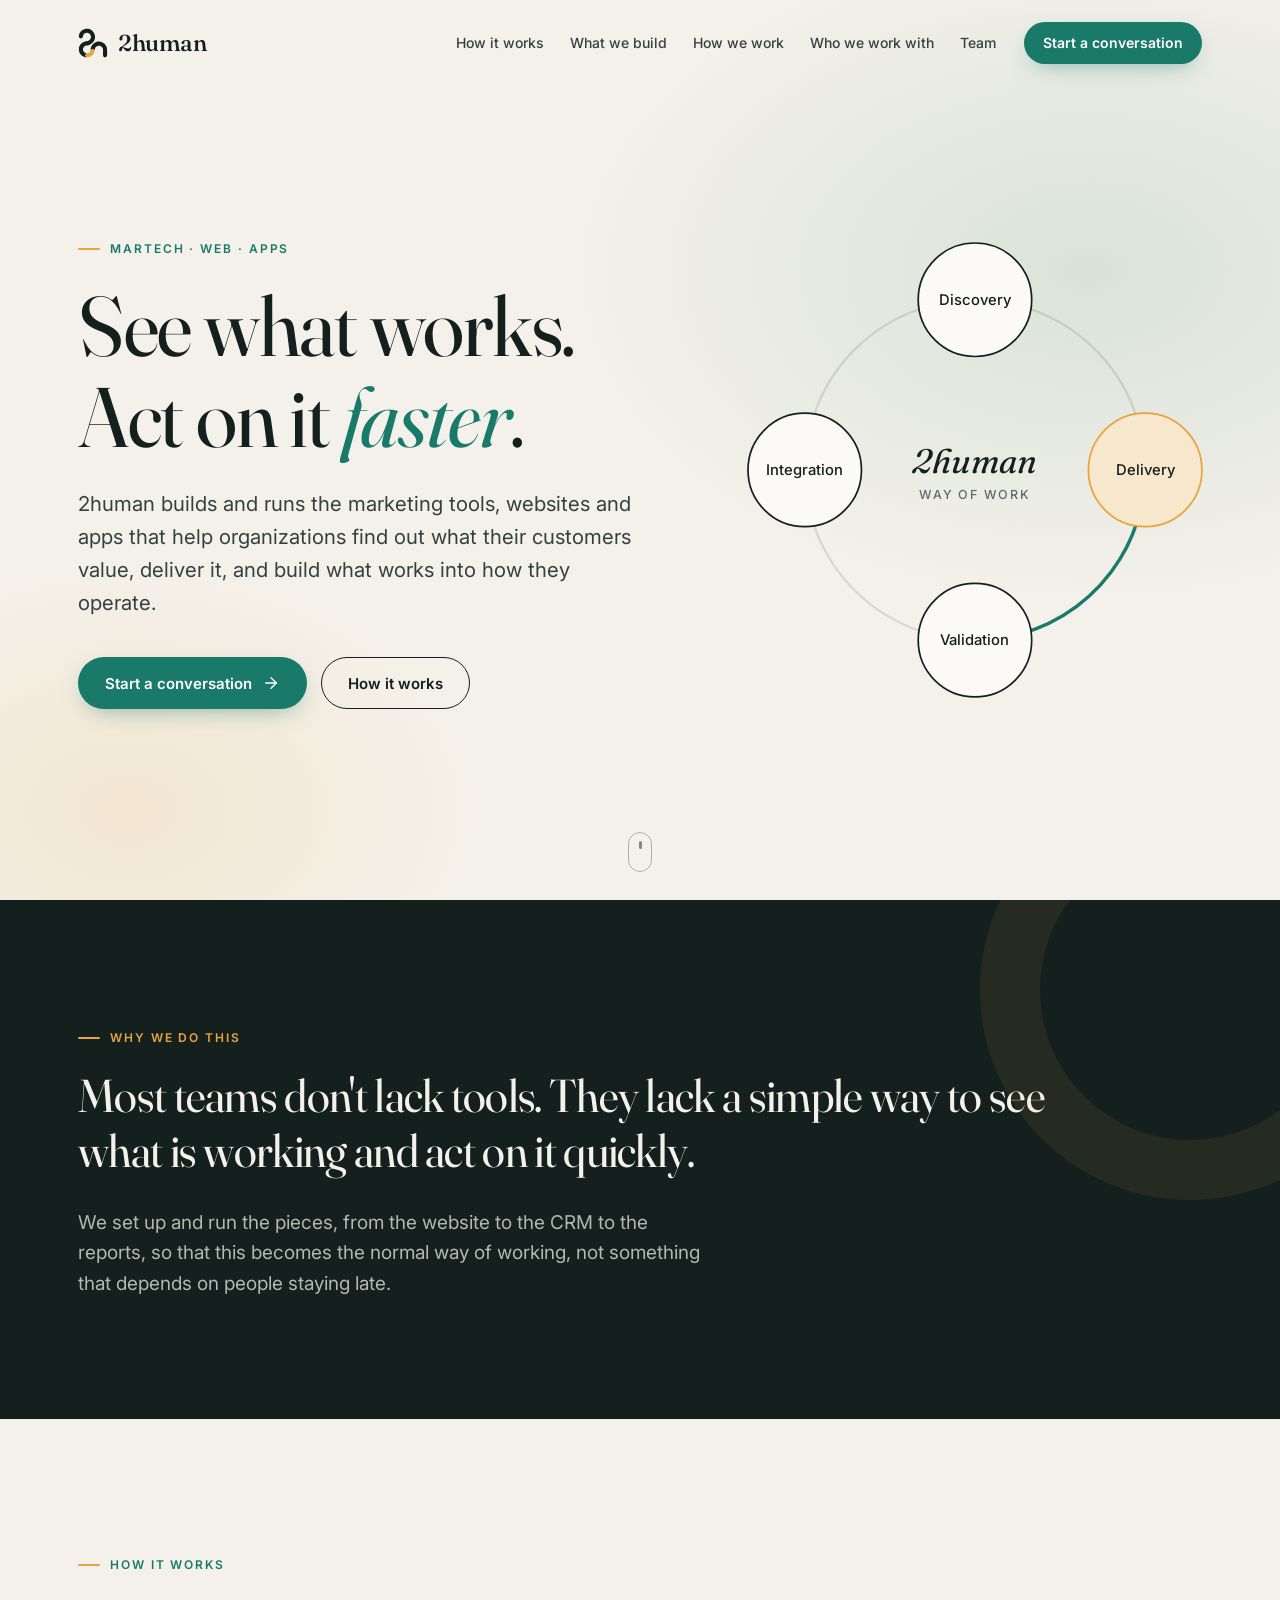
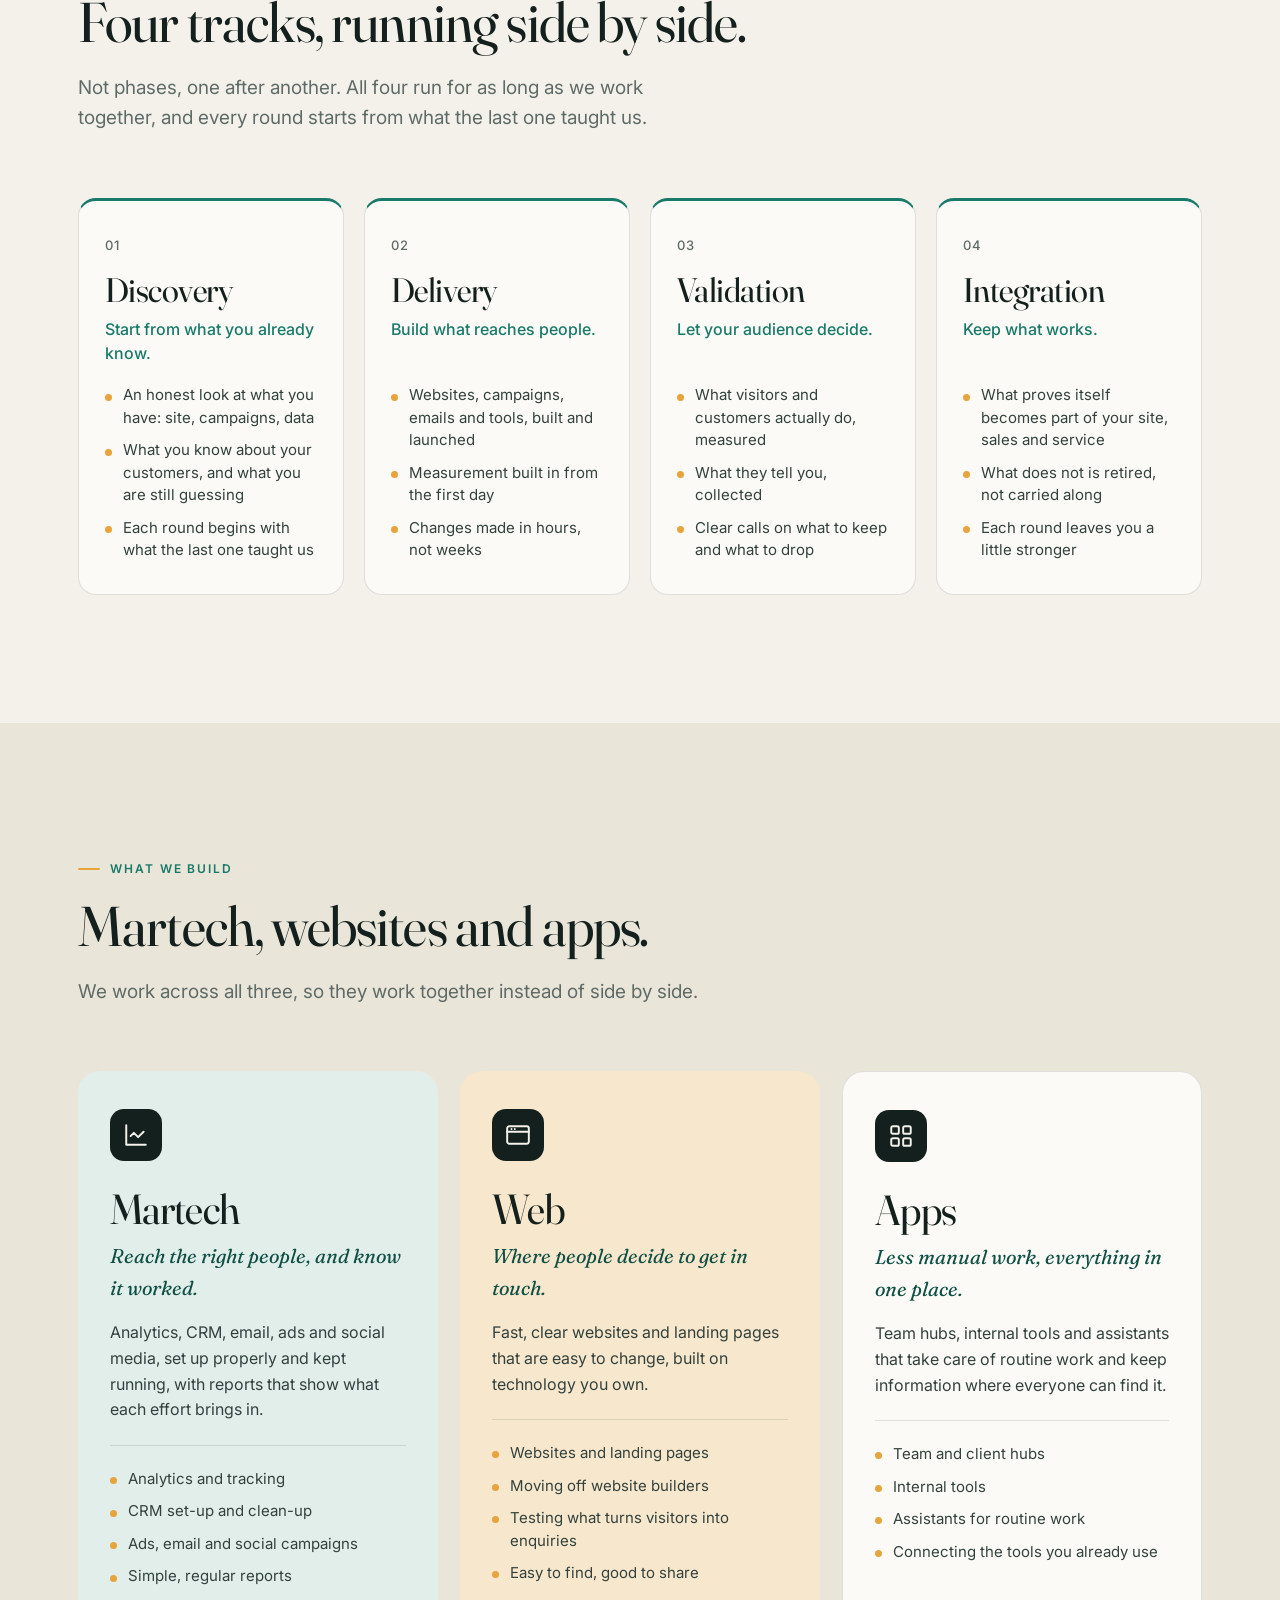
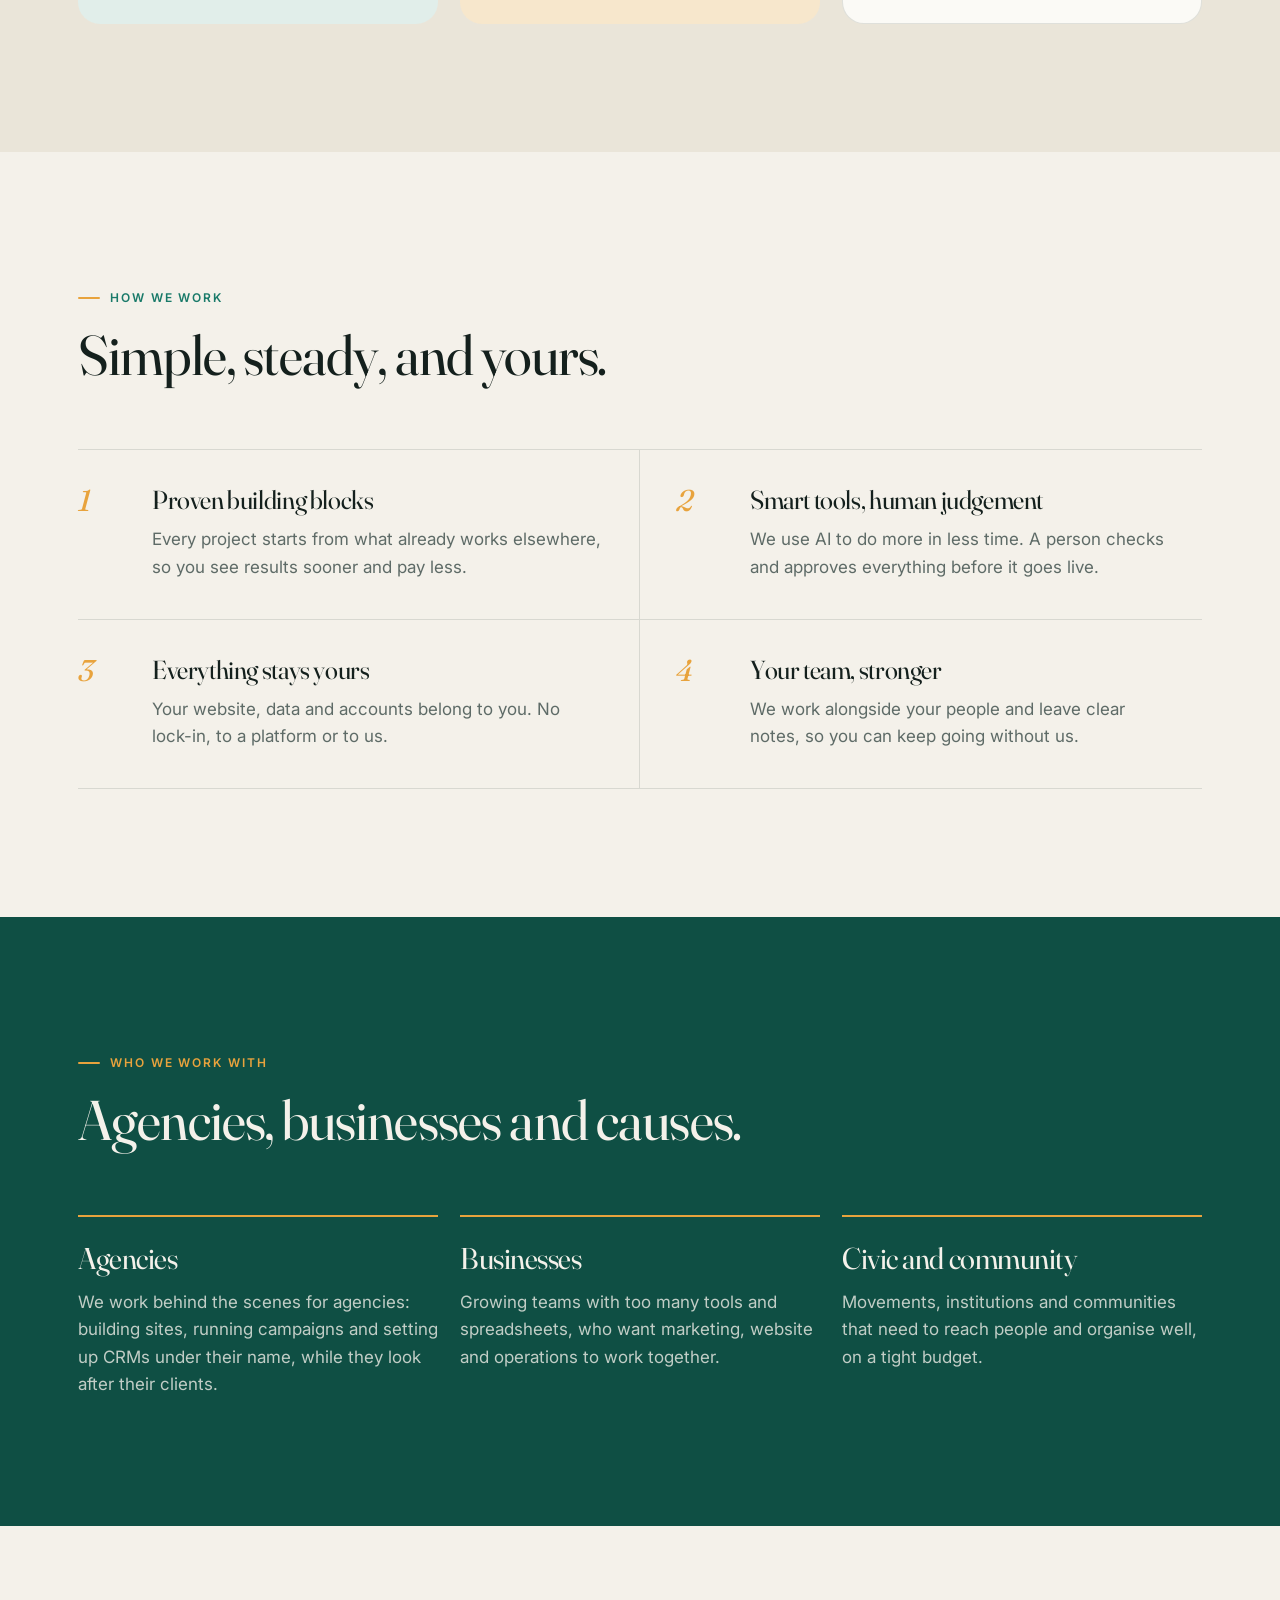
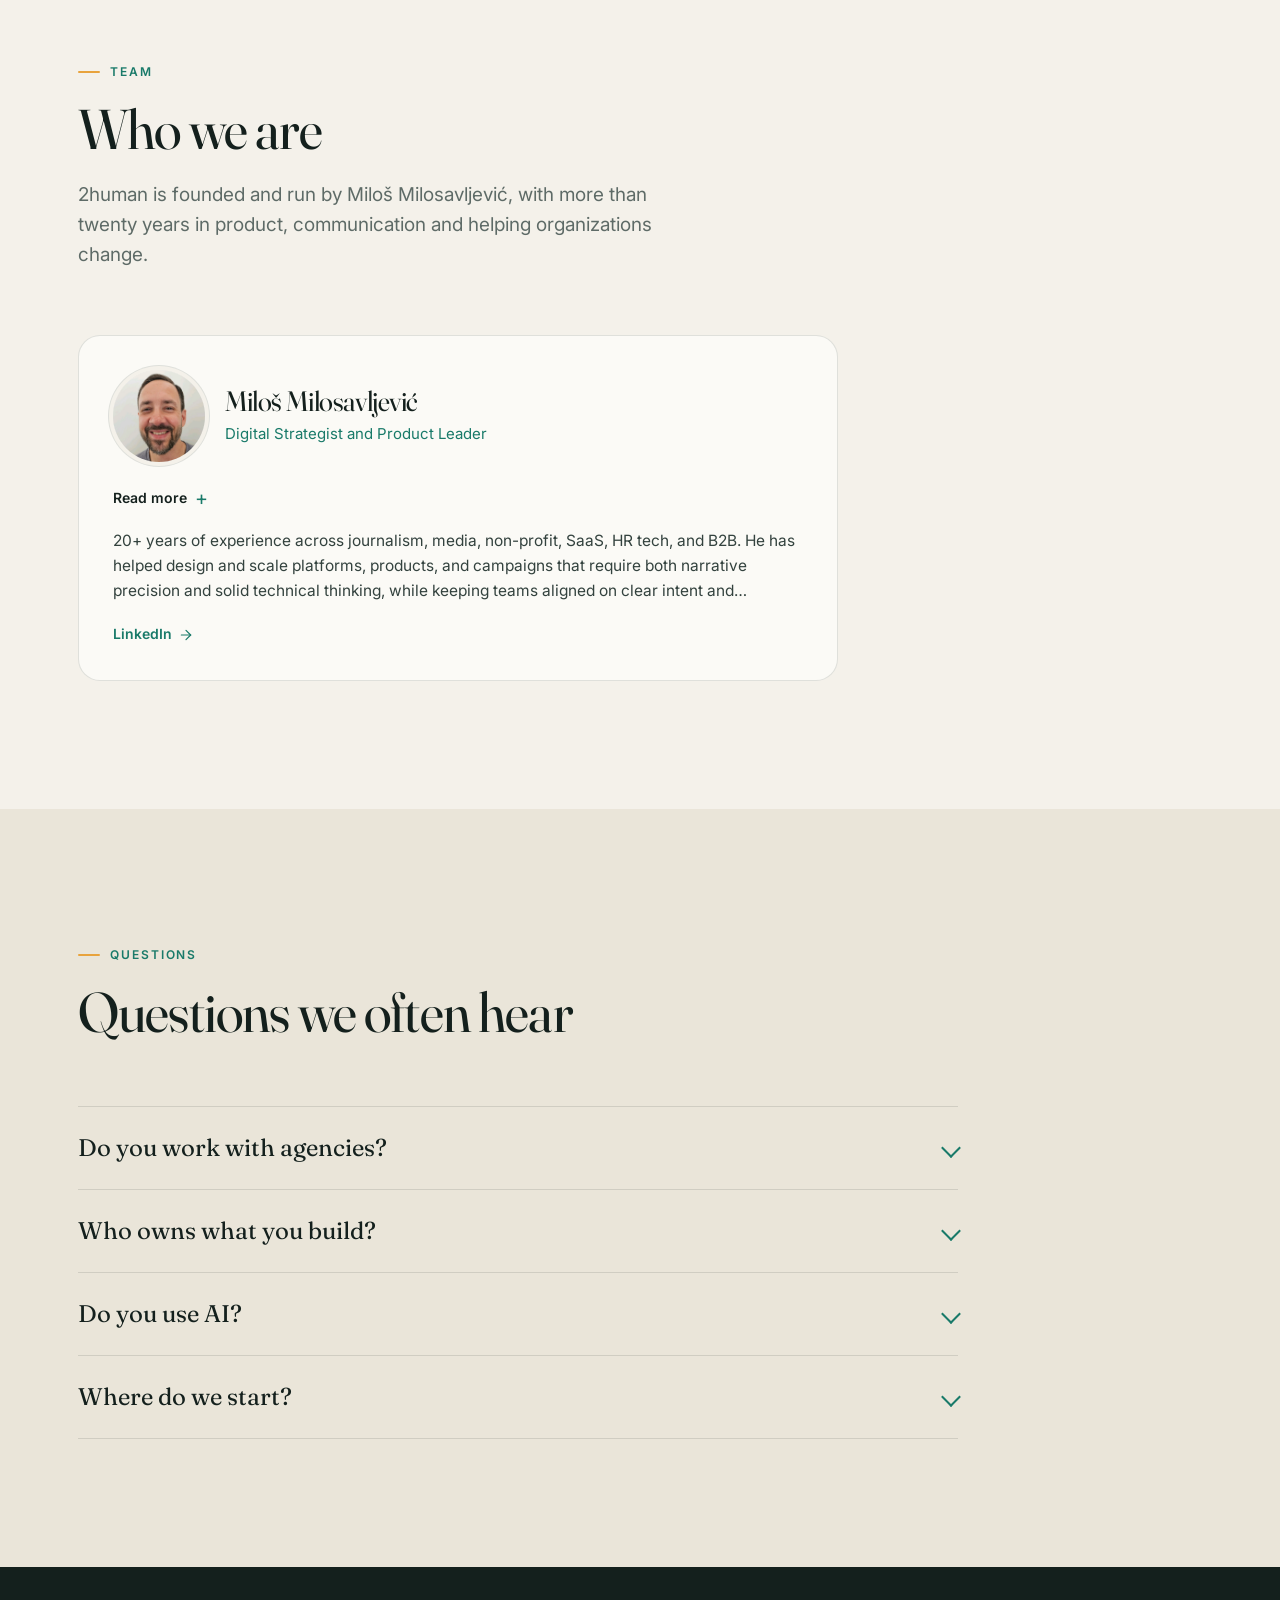
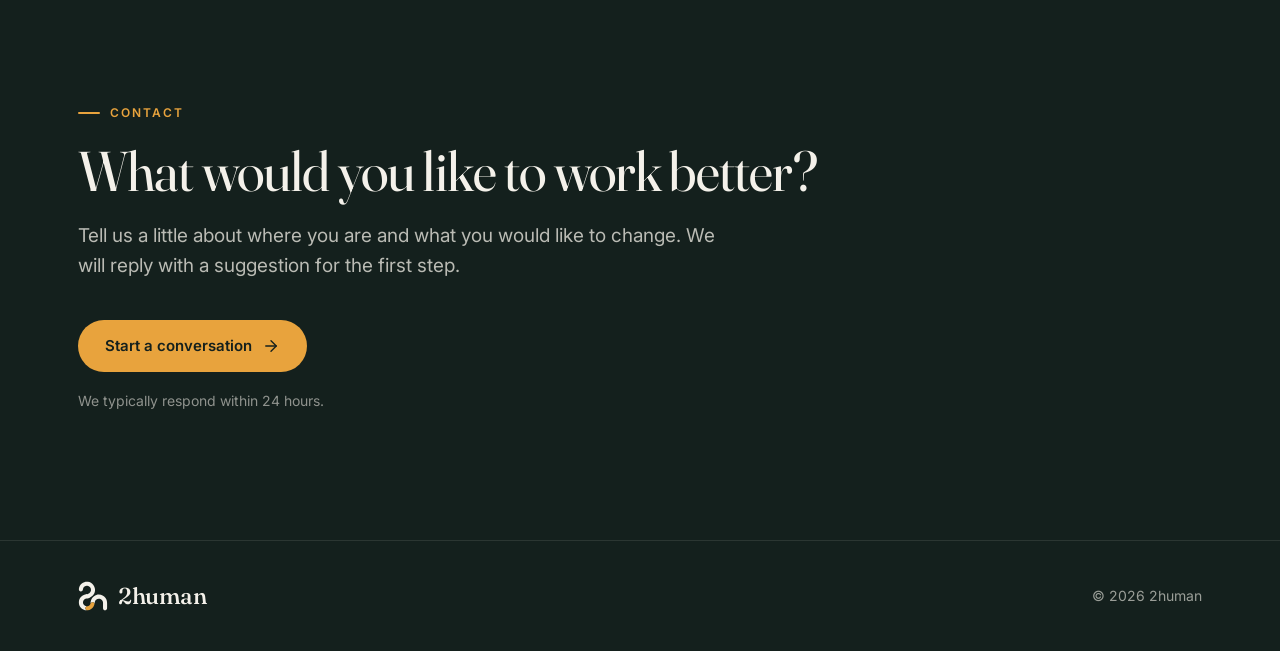
==== index.html @ aeaf6abc "Public mirror of public/website/ from 2human-admin-private (history reset 25 Nov 2026)" ====
<!doctype html>
<!-- GENERATED by tools/website/build-website.mjs from assets/render.js + assets/i18n.js. Never edit by hand. -->
<html lang="en">
  <head>
    <meta charset="UTF-8" />
    <meta name="viewport" content="width=device-width, initial-scale=1.0" />
    <title>2human · Martech, websites and apps that work together</title>
    <meta name="description" content="2human builds and runs the marketing tools, websites and apps that help organizations see what is working, decide what to do next and get it done, without the usual delays.">
    <meta name="author" content="2human" />
    <meta property="og:type" content="website" />
    <meta property="og:image" content="https://lovable.dev/opengraph-image-p98pqg.png" />
    <meta name="twitter:card" content="summary_large_image" />
    <meta name="twitter:site" content="@2human" />
    <meta property="og:title" content="2human · Martech, websites and apps that work together">
    <meta name="twitter:title" content="2human · Martech, websites and apps that work together">
    <meta property="og:description" content="2human builds and runs the marketing tools, websites and apps that help organizations see what is working, decide what to do next and get it done, without the usual delays.">
    <meta name="twitter:description" content="2human builds and runs the marketing tools, websites and apps that help organizations see what is working, decide what to do next and get it done, without the usual delays.">
    <meta name="twitter:image" content="https://lovable.dev/opengraph-image-p98pqg.png">
    <link rel="icon" href="./favicon.ico">
    <link rel="preconnect" href="https://fonts.googleapis.com">
    <link rel="preconnect" href="https://fonts.gstatic.com" crossorigin>
    <link rel="stylesheet" href="https://fonts.googleapis.com/css2?family=Fraunces:ital,opsz,wght@0,9..144,300..600;1,9..144,300..600&family=Inter:wght@400;500;600&display=swap">
    <link rel="stylesheet" href="./assets/home.css?v=ad54a6a3">
    <link rel="stylesheet" href="./assets/site.css?v=04f2afc0">
    <script>document.documentElement.classList.add("js")</script>
    <script src="./assets/i18n.js?v=cd26d040" defer></script>
    <script src="./assets/render.js?v=6a37b04a" defer></script>
    <script src="./assets/contact.js?v=6df9f65d" defer></script>
    <script src="./assets/site.js?v=39045798" defer></script>
  </head>
  <body>
    <div id="root"><a class="skip" href="#main">Skip to content</a><header class="hd" data-header data-header-v2><div class="wrap"><a href="/" class="brand" data-home aria-label="2human"><svg class="mark" aria-hidden="true" focusable="false" xmlns="http://www.w3.org/2000/svg" viewBox="568 562 915 929"><path transform="translate(0,0)" fill="var(--mark-ink, #14201D)" d="M 832.936 1470.22 C 759.45 1469 690.414 1440.2 643.464 1382.3 C 601.236 1329.82 581.77 1262.61 589.405 1195.69 C 600.988 1092.1 678.311 1007.83 778.173 982.516 C 828.014 970.939 867.115 977.768 910.471 943.715 C 967.662 898.795 983.696 814.769 935.58 756.707 C 913.153 729.966 880.998 713.26 846.224 710.283 C 789.818 705.474 739.562 738.66 720.054 791.412 C 709.941 819.558 713.728 852.343 688.04 873.139 C 663.081 893.345 621.826 888.853 602.005 863.42 C 587.226 844.456 586.53 824.039 589.119 801.223 C 596.24 738.485 629.661 677.073 679.33 637.971 C 732.95 595.396 801.368 576.032 869.346 584.192 C 935.608 592.528 995.114 629.862 1035.63 682.331 C 1077.9 736.713 1096.37 805.878 1086.85 874.091 C 1072.56 980.921 988.639 1066.42 885.687 1093.85 C 839.46 1106.17 804.59 1093.76 763.874 1125.8 C 737.066 1146.9 719.443 1174.45 715.514 1208.7 C 711.611 1241.02 720.913 1273.54 741.311 1298.91 C 761.949 1324.34 789.274 1337.97 821.613 1341.26 C 826.309 1341.68 830.156 1341.97 834.865 1342.05 C 796.324 1360.15 780.656 1399.04 797.41 1440.4 C 805.227 1459.7 817.154 1461.45 832.936 1470.22 z"/> <path transform="translate(0,0)" fill="var(--mark-ink, #14201D)" d="M 947.66 1262.71 C 951.257 1239.3 950.993 1216.35 955.089 1193.52 C 967.379 1128.23 1003.94 1070.02 1057.42 1030.6 C 1175.29 944.79 1332.52 973.436 1414.4 1090.67 C 1467.84 1167.2 1463.06 1240.64 1461.98 1329.58 C 1461.65 1357.85 1463.82 1388.41 1460.61 1416.95 C 1454.28 1473.27 1379.69 1490.97 1347.44 1445.55 C 1333.4 1425.77 1335.88 1398.92 1335.88 1375.53 L 1335.96 1289.09 C 1335.96 1265.22 1337.15 1238.52 1333.46 1215.22 C 1325.26 1163.43 1285.3 1120.35 1233.52 1110.71 C 1158.85 1096.8 1092.04 1142.07 1079.17 1217.1 C 1076.4 1233.2 1076.28 1250.11 1073.5 1265.84 C 1072.98 1264.93 1072.8 1264.76 1072.53 1263.74 C 1060.37 1218.27 987.678 1209.21 959.645 1243.93 C 955.187 1249.45 952.584 1255.18 948.778 1261.01 L 947.66 1262.71 z"/> <path transform="translate(0,0)" fill="var(--mark-accent, #E8A33D)" d="M 947.66 1262.71 L 948.778 1261.01 C 952.584 1255.18 955.187 1249.45 959.645 1243.93 C 987.678 1209.21 1060.37 1218.27 1072.53 1263.74 C 1072.8 1264.76 1072.98 1264.93 1073.5 1265.84 C 1061.42 1334.26 1025.82 1388.47 968.81 1428.29 C 935.682 1451.87 896.849 1466.16 856.337 1469.68 C 852.006 1470.07 836.488 1471.2 832.936 1470.22 C 817.154 1461.45 805.227 1459.7 797.41 1440.4 C 780.656 1399.04 796.324 1360.15 834.865 1342.05 C 830.156 1341.97 826.309 1341.68 821.613 1341.26 C 882.326 1341.03 927.796 1324.54 947.66 1262.71 z"/></svg><span>2human</span></a><nav aria-label="Main"><button type="button" data-goto="approach">How it works</button><button type="button" data-goto="build">What we build</button><button type="button" data-goto="how">How we work</button><button type="button" data-goto="who">Who we work with</button><button type="button" data-goto="team">Team</button></nav><button type="button" class="btn btn-primary btn-sm cta" data-goto="contact">Start a conversation</button><button type="button" class="menu-btn" data-menu-toggle aria-label="Menu" aria-expanded="false"><svg xmlns="http://www.w3.org/2000/svg" width="24" height="24" viewBox="0 0 24 24" fill="none" stroke="currentColor" stroke-width="2" stroke-linecap="round" stroke-linejoin="round" class="lucide lucide-menu"><line x1="4" x2="20" y1="12" y2="12"></line><line x1="4" x2="20" y1="6" y2="6"></line><line x1="4" x2="20" y1="18" y2="18"></line></svg></button></div><div class="mm" data-menu style="height: 0px; opacity: 0;"><div class="wrap"><button type="button" data-goto="approach">How it works</button><button type="button" data-goto="build">What we build</button><button type="button" data-goto="how">How we work</button><button type="button" data-goto="who">Who we work with</button><button type="button" data-goto="team">Team</button><button type="button" class="btn btn-primary" data-goto="contact">Start a conversation</button></div></div></header><main id="main"><section class="hero"><div class="wrap"><div><span class="eyebrow" data-m="mount" data-mt style="--m-y:16px;--m-d:0.6s;--m-t:0.1s">Martech · Web · Apps</span><h1 data-m="mount" data-mt style="--m-y:28px;--m-d:0.9s;--m-t:0.2s">See what works. Act on it <em>faster</em>.</h1><p class="lead" data-m="mount" data-mt style="--m-y:20px;--m-d:0.8s;--m-t:0.4s">2human builds and runs the marketing tools, websites and apps that help organizations find out what their customers value, deliver it, and build what works into how they operate.</p><div class="ctas" data-m="mount" data-mt style="--m-y:16px;--m-d:0.7s;--m-t:0.55s"><button type="button" class="btn btn-primary" data-goto="contact">Start a conversation<svg viewBox="0 0 24 24" fill="none" stroke="currentColor" stroke-width="1.8" stroke-linecap="round" stroke-linejoin="round" aria-hidden="true"><path d="M5 12h14"/><path d="m12 5 7 7-7 7"/></svg></button><button type="button" class="btn btn-ghost" data-goto="approach">How it works</button></div></div><div class="loop-fig" data-m="mount" data-mt style="--m-s:0.92;--m-d:1s;--m-t:0.3s"><svg viewBox="0 0 400 400" role="img" aria-label="Discovery, Delivery, Validation, Integration"><circle class="ring" cx="200" cy="200" r="150"/><circle class="arc" cx="200" cy="200" r="150" transform="rotate(-90 200 200)"><animateTransform attributeName="transform" type="rotate" from="-90 200 200" to="270 200 200" dur="8s" repeatCount="indefinite"/></circle><circle class="runner" r="7"><animateMotion dur="8s" repeatCount="indefinite" path="M200,50 a150,150 0 1,1 0,300 a150,150 0 1,1 0,-300"/></circle><g class="node" data-loop-node="0"><circle cx="200" cy="50" r="50"/><text x="200" y="50">Discovery</text></g><g class="node" data-loop-node="1"><circle cx="350" cy="200" r="50"/><text x="350" y="200">Delivery</text></g><g class="node" data-loop-node="2"><circle cx="200" cy="350" r="50"/><text x="200" y="350">Validation</text></g><g class="node" data-loop-node="3"><circle cx="50" cy="200" r="50"/><text x="50" y="200">Integration</text></g><text class="core" x="200" y="192">2human</text><text class="core-sub" x="200" y="226">way of work</text></svg></div></div><div class="scroll-cue" aria-hidden="true"></div></section><section class="end" data-inview><div class="wrap"><span class="eyebrow" data-m data-mt style="--m-y:16px;--m-d:0.6s">Why we do this</span><h2 data-m data-mt style="--m-y:24px;--m-d:0.8s;--m-t:0.1s">Most teams don't lack tools. They lack a simple way to see what is working and act on it quickly.</h2><p data-m data-mt style="--m-y:20px;--m-d:0.8s;--m-t:0.25s">We set up and run the pieces, from the website to the CRM to the reports, so that this becomes the normal way of working, not something that depends on people staying late.</p></div></section><section id="approach" class="section" data-inview><div class="wrap"><div class="section-head" data-m data-mt style="--m-y:24px;--m-d:0.7s"><span class="eyebrow">How it works</span><h2>Four tracks, running side by side.</h2><p>Not phases, one after another. All four run for as long as we work together, and every round starts from what the last one taught us.</p></div><div class="steps"><article class="step" data-m data-mt style="--m-y:28px;--m-d:0.7s;--m-t:0.1s"><span class="n">01</span><h3>Discovery</h3><p class="line">Start from what you already know.</p><ul><li>An honest look at what you have: site, campaigns, data</li><li>What you know about your customers, and what you are still guessing</li><li>Each round begins with what the last one taught us</li></ul></article><article class="step" data-m data-mt style="--m-y:28px;--m-d:0.7s;--m-t:0.22s"><span class="n">02</span><h3>Delivery</h3><p class="line">Build what reaches people.</p><ul><li>Websites, campaigns, emails and tools, built and launched</li><li>Measurement built in from the first day</li><li>Changes made in hours, not weeks</li></ul></article><article class="step" data-m data-mt style="--m-y:28px;--m-d:0.7s;--m-t:0.34s"><span class="n">03</span><h3>Validation</h3><p class="line">Let your audience decide.</p><ul><li>What visitors and customers actually do, measured</li><li>What they tell you, collected</li><li>Clear calls on what to keep and what to drop</li></ul></article><article class="step" data-m data-mt style="--m-y:28px;--m-d:0.7s;--m-t:0.46s"><span class="n">04</span><h3>Integration</h3><p class="line">Keep what works.</p><ul><li>What proves itself becomes part of your site, sales and service</li><li>What does not is retired, not carried along</li><li>Each round leaves you a little stronger</li></ul></article></div></div></section><section id="build" class="section build" data-inview><div class="wrap"><div class="section-head" data-m data-mt style="--m-y:24px;--m-d:0.7s"><span class="eyebrow">What we build</span><h2>Martech, websites and apps.</h2><p>We work across all three, so they work together instead of side by side.</p></div><div class="cards"><article class="card" data-m data-mt style="--m-y:28px;--m-d:0.7s;--m-t:0.1s"><div class="glyph"><svg viewBox="0 0 24 24" fill="none" stroke="currentColor" stroke-width="1.8" stroke-linecap="round" stroke-linejoin="round" aria-hidden="true"><path d="M3 3v18h18"/><path d="m19 9-5 5-4-4-3 3"/></svg></div><h3>Martech</h3><p class="line">Reach the right people, and know it worked.</p><p class="text">Analytics, CRM, email, ads and social media, set up properly and kept running, with reports that show what each effort brings in.</p><ul><li>Analytics and tracking</li><li>CRM set-up and clean-up</li><li>Ads, email and social campaigns</li><li>Simple, regular reports</li></ul></article><article class="card" data-m data-mt style="--m-y:28px;--m-d:0.7s;--m-t:0.22s"><div class="glyph"><svg viewBox="0 0 24 24" fill="none" stroke="currentColor" stroke-width="1.8" stroke-linecap="round" stroke-linejoin="round" aria-hidden="true"><rect width="20" height="16" x="2" y="4" rx="2"/><path d="M2 9h20"/><path d="M6 6.5h.01"/><path d="M9 6.5h.01"/></svg></div><h3>Web</h3><p class="line">Where people decide to get in touch.</p><p class="text">Fast, clear websites and landing pages that are easy to change, built on technology you own.</p><ul><li>Websites and landing pages</li><li>Moving off website builders</li><li>Testing what turns visitors into enquiries</li><li>Easy to find, good to share</li></ul></article><article class="card" data-m data-mt style="--m-y:28px;--m-d:0.7s;--m-t:0.34s"><div class="glyph"><svg viewBox="0 0 24 24" fill="none" stroke="currentColor" stroke-width="1.8" stroke-linecap="round" stroke-linejoin="round" aria-hidden="true"><rect width="7" height="7" x="3" y="3" rx="1.5"/><rect width="7" height="7" x="14" y="3" rx="1.5"/><rect width="7" height="7" x="14" y="14" rx="1.5"/><rect width="7" height="7" x="3" y="14" rx="1.5"/></svg></div><h3>Apps</h3><p class="line">Less manual work, everything in one place.</p><p class="text">Team hubs, internal tools and assistants that take care of routine work and keep information where everyone can find it.</p><ul><li>Team and client hubs</li><li>Internal tools</li><li>Assistants for routine work</li><li>Connecting the tools you already use</li></ul></article></div></div></section><section id="how" class="section" data-inview><div class="wrap"><div class="section-head" data-m data-mt style="--m-y:24px;--m-d:0.7s"><span class="eyebrow">How we work</span><h2>Simple, steady, and yours.</h2></div><div class="principles"><div class="principle" data-m data-mt style="--m-y:20px;--m-d:0.6s"><span class="n">1</span><h3>Proven building blocks</h3><p>Every project starts from what already works elsewhere, so you see results sooner and pay less.</p></div><div class="principle" data-m data-mt style="--m-y:20px;--m-d:0.6s;--m-t:0.08s"><span class="n">2</span><h3>Smart tools, human judgement</h3><p>We use AI to do more in less time. A person checks and approves everything before it goes live.</p></div><div class="principle" data-m data-mt style="--m-y:20px;--m-d:0.6s;--m-t:0.16s"><span class="n">3</span><h3>Everything stays yours</h3><p>Your website, data and accounts belong to you. No lock-in, to a platform or to us.</p></div><div class="principle" data-m data-mt style="--m-y:20px;--m-d:0.6s;--m-t:0.24s"><span class="n">4</span><h3>Your team, stronger</h3><p>We work alongside your people and leave clear notes, so you can keep going without us.</p></div></div></div></section><section id="who" class="section who" data-inview><div class="wrap"><div class="section-head" data-m data-mt style="--m-y:24px;--m-d:0.7s"><span class="eyebrow">Who we work with</span><h2>Agencies, businesses and causes.</h2></div><div class="audiences"><div class="audience" data-m data-mt style="--m-y:24px;--m-d:0.7s;--m-t:0.1s"><h3>Agencies</h3><p>We work behind the scenes for agencies: building sites, running campaigns and setting up CRMs under their name, while they look after their clients.</p></div><div class="audience" data-m data-mt style="--m-y:24px;--m-d:0.7s;--m-t:0.22s"><h3>Businesses</h3><p>Growing teams with too many tools and spreadsheets, who want marketing, website and operations to work together.</p></div><div class="audience" data-m data-mt style="--m-y:24px;--m-d:0.7s;--m-t:0.34s"><h3>Civic and community</h3><p>Movements, institutions and communities that need to reach people and organise well, on a tight budget.</p></div></div></div></section><section id="team" class="section" data-inview><div class="wrap"><div class="section-head" data-m data-mt style="--m-y:24px;--m-d:0.7s"><span class="eyebrow">Team</span><h2>Who we are</h2><p>2human is founded and run by Miloš Milosavljević, with more than twenty years in product, communication and helping organizations change.</p></div><div class="people"><article class="person" data-m data-mt style="--m-y:24px;--m-d:0.7s;--m-t:0.1s"><div class="top"><img src="./assets/img/milos-milosavljevic.png" alt="Miloš Milosavljević" width="92" height="92" loading="lazy"><div><h3>Miloš Milosavljević</h3><p class="role">Digital Strategist and Product Leader</p></div></div><details><summary>Read more</summary><p class="bio">20+ years of experience across journalism, media, non-profit, SaaS, HR tech, and B2B. He has helped design and scale platforms, products, and campaigns that require both narrative precision and solid technical thinking, while keeping teams aligned on clear intent and measurable outcomes. Clients value Miloš for three things: a systems mindset that connects architecture, product, communications, and user/customer experience; an ability to translate complex ideas into clear, resonant language; and a mentoring style that develops people as much as it delivers projects. At 2human, he anchors the work in continuous discovery, crisp positioning, and go-to-market clarity, ensuring learning travels from market signals to product decisions and execution. In 2025, he co-founded (with others) Odvaž, contributing to learning spaces and civic initiatives that keep his practice grounded in real-world systems.</p></details><p class="clip">20+ years of experience across journalism, media, non-profit, SaaS, HR tech, and B2B. He has helped design and scale platforms, products, and campaigns that require both narrative precision and solid technical thinking, while keeping teams aligned on clear intent and measurable outcomes. Clients value Miloš for three things: a systems mindset that connects architecture, product, communications, and user/customer experience; an ability to translate complex ideas into clear, resonant language; and a mentoring style that develops people as much as it delivers projects. At 2human, he anchors the work in continuous discovery, crisp positioning, and go-to-market clarity, ensuring learning travels from market signals to product decisions and execution. In 2025, he co-founded (with others) Odvaž, contributing to learning spaces and civic initiatives that keep his practice grounded in real-world systems.</p><div class="links"><a href="https://www.linkedin.com/in/milosmilosavljevic/" target="_blank" rel="noopener noreferrer">LinkedIn<svg viewBox="0 0 24 24" fill="none" stroke="currentColor" stroke-width="1.8" stroke-linecap="round" stroke-linejoin="round" aria-hidden="true"><path d="M5 12h14"/><path d="m12 5 7 7-7 7"/></svg></a></div></article></div></div></section><section id="faq" class="section build" data-inview><div class="wrap"><div class="section-head" data-m data-mt style="--m-y:24px;--m-d:0.7s"><span class="eyebrow">Questions</span><h2>Questions we often hear</h2></div><div class="faq-list" data-m data-mt style="--m-y:20px;--m-d:0.7s;--m-t:0.1s"><details><summary>Do you work with agencies?</summary><p>Yes. Much of our work is for agencies, under their name. They keep the client relationship, and we make sure the work gets done well.</p></details><details><summary>Who owns what you build?</summary><p>You do. The website, the data and the accounts are yours, and we leave everything documented.</p></details><details><summary>Do you use AI?</summary><p>Yes, to work faster and keep costs down. A person reviews everything before it reaches your customers.</p></details><details><summary>Where do we start?</summary><p>With an honest look at what you already have: your website, campaigns, data and the way you talk to customers. We keep what works, fix what causes the most trouble first, and build from there.</p></details></div></div></section><section id="contact" class="section contact"><div class="wrap" data-contact-root data-contact-skin="v2"><div data-inview><span class="eyebrow" data-m data-mt style="--m-y:16px;--m-d:0.6s">Contact</span><h2 data-m data-mt style="--m-y:24px;--m-d:0.7s;--m-t:0.08s">What would you like to work better?</h2><p class="lead" data-m data-mt style="--m-y:20px;--m-d:0.7s;--m-t:0.16s">Tell us a little about where you are and what you would like to change. We will reply with a suggestion for the first step.</p><div class="start" data-m data-mt style="--m-y:16px;--m-d:0.6s;--m-t:0.24s"><button type="button" class="btn btn-primary" data-contact="start">Start a conversation<svg viewBox="0 0 24 24" fill="none" stroke="currentColor" stroke-width="1.8" stroke-linecap="round" stroke-linejoin="round" aria-hidden="true"><path d="M5 12h14"/><path d="m12 5 7 7-7 7"/></svg></button><p class="note">We typically respond within 24 hours.</p></div></div></div></section></main><footer class="ft"><div class="wrap"><a href="/" class="brand" data-home><svg class="mark" aria-hidden="true" focusable="false" xmlns="http://www.w3.org/2000/svg" viewBox="568 562 915 929"><path transform="translate(0,0)" fill="var(--mark-ink, #14201D)" d="M 832.936 1470.22 C 759.45 1469 690.414 1440.2 643.464 1382.3 C 601.236 1329.82 581.77 1262.61 589.405 1195.69 C 600.988 1092.1 678.311 1007.83 778.173 982.516 C 828.014 970.939 867.115 977.768 910.471 943.715 C 967.662 898.795 983.696 814.769 935.58 756.707 C 913.153 729.966 880.998 713.26 846.224 710.283 C 789.818 705.474 739.562 738.66 720.054 791.412 C 709.941 819.558 713.728 852.343 688.04 873.139 C 663.081 893.345 621.826 888.853 602.005 863.42 C 587.226 844.456 586.53 824.039 589.119 801.223 C 596.24 738.485 629.661 677.073 679.33 637.971 C 732.95 595.396 801.368 576.032 869.346 584.192 C 935.608 592.528 995.114 629.862 1035.63 682.331 C 1077.9 736.713 1096.37 805.878 1086.85 874.091 C 1072.56 980.921 988.639 1066.42 885.687 1093.85 C 839.46 1106.17 804.59 1093.76 763.874 1125.8 C 737.066 1146.9 719.443 1174.45 715.514 1208.7 C 711.611 1241.02 720.913 1273.54 741.311 1298.91 C 761.949 1324.34 789.274 1337.97 821.613 1341.26 C 826.309 1341.68 830.156 1341.97 834.865 1342.05 C 796.324 1360.15 780.656 1399.04 797.41 1440.4 C 805.227 1459.7 817.154 1461.45 832.936 1470.22 z"/> <path transform="translate(0,0)" fill="var(--mark-ink, #14201D)" d="M 947.66 1262.71 C 951.257 1239.3 950.993 1216.35 955.089 1193.52 C 967.379 1128.23 1003.94 1070.02 1057.42 1030.6 C 1175.29 944.79 1332.52 973.436 1414.4 1090.67 C 1467.84 1167.2 1463.06 1240.64 1461.98 1329.58 C 1461.65 1357.85 1463.82 1388.41 1460.61 1416.95 C 1454.28 1473.27 1379.69 1490.97 1347.44 1445.55 C 1333.4 1425.77 1335.88 1398.92 1335.88 1375.53 L 1335.96 1289.09 C 1335.96 1265.22 1337.15 1238.52 1333.46 1215.22 C 1325.26 1163.43 1285.3 1120.35 1233.52 1110.71 C 1158.85 1096.8 1092.04 1142.07 1079.17 1217.1 C 1076.4 1233.2 1076.28 1250.11 1073.5 1265.84 C 1072.98 1264.93 1072.8 1264.76 1072.53 1263.74 C 1060.37 1218.27 987.678 1209.21 959.645 1243.93 C 955.187 1249.45 952.584 1255.18 948.778 1261.01 L 947.66 1262.71 z"/> <path transform="translate(0,0)" fill="var(--mark-accent, #E8A33D)" d="M 947.66 1262.71 L 948.778 1261.01 C 952.584 1255.18 955.187 1249.45 959.645 1243.93 C 987.678 1209.21 1060.37 1218.27 1072.53 1263.74 C 1072.8 1264.76 1072.98 1264.93 1073.5 1265.84 C 1061.42 1334.26 1025.82 1388.47 968.81 1428.29 C 935.682 1451.87 896.849 1466.16 856.337 1469.68 C 852.006 1470.07 836.488 1471.2 832.936 1470.22 C 817.154 1461.45 805.227 1459.7 797.41 1440.4 C 780.656 1399.04 796.324 1360.15 834.865 1342.05 C 830.156 1341.97 826.309 1341.68 821.613 1341.26 C 882.326 1341.03 927.796 1324.54 947.66 1262.71 z"/></svg><span>2human</span></a><span data-year>© 2026 2human</span></div></footer></div>
  </body>
</html>
---- assets/home.css ----
/* 2human home page (25 Nov 2026 redesign): its own styles, not the Lovable build's app.css (the Agentic e-commerce and
 * 404 pages keep that). Fraunces for display, Inter for text; ink, paper, teal and amber from the logo. */
:root {
  --ink: #14201D; --ink-2: #33423E; --muted: #5E6B67; --paper: #F4F1EA; --paper-2: #EAE5D9; --card: #FBFAF6;
  --teal: #197A69; --teal-deep: #0F4F44; --teal-soft: #E1EEEA; --amber: #E8A33D; --amber-soft: #F7E7CC; --sand: #EFE6D6;
  --line: rgba(20, 32, 29, .12);
  --display: "Fraunces", Georgia, "Times New Roman", serif; --text: "Inter", system-ui, -apple-system, "Segoe UI", sans-serif;
  --wrap: 1180px; --r: 18px;
  --mark-ink: var(--ink); --mark-accent: var(--amber);
}
*, *::before, *::after { box-sizing: border-box; }
html { scroll-behavior: smooth; -webkit-text-size-adjust: 100%; }
body { margin: 0; background: var(--paper); color: var(--ink); font: 400 17px/1.6 var(--text); -webkit-font-smoothing: antialiased; }
img, svg { display: block; max-width: 100%; }
a { color: inherit; }
h1, h2, h3, h4 { font-family: var(--display); font-weight: 400; letter-spacing: -0.015em; line-height: 1.08; margin: 0; font-variation-settings: "opsz" 96; }
p { margin: 0; }
ul { margin: 0; padding: 0; list-style: none; }
.wrap { max-width: var(--wrap); margin: 0 auto; padding: 0 28px; }
.skip { position: absolute; left: -9999px; top: 8px; z-index: 100; background: var(--ink); color: var(--paper); padding: 8px 14px; border-radius: 8px; }
.skip:focus { left: 12px; }
:focus-visible { outline: 2px solid var(--teal); outline-offset: 3px; border-radius: 6px; }

.eyebrow { font: 600 12px/1 var(--text); letter-spacing: .16em; text-transform: uppercase; color: var(--teal); display: inline-flex; align-items: center; gap: 10px; }
.eyebrow::before { content: ""; width: 22px; height: 2px; background: var(--amber); border-radius: 2px; }
.section { padding: 128px 0; }
.section-head { max-width: 760px; margin-bottom: 64px; }
.section-head h2 { font-size: clamp(34px, 4.4vw, 56px); margin-top: 18px; }
.section-head p { margin-top: 20px; font-size: 19px; color: var(--muted); max-width: 620px; }

.btn { display: inline-flex; align-items: center; gap: 10px; height: 52px; padding: 0 26px; border-radius: 999px; font: 600 15px/1 var(--text); text-decoration: none; border: 1.5px solid transparent; cursor: pointer; transition: transform .2s, background .2s, color .2s, border-color .2s, box-shadow .2s; }
.btn svg { width: 18px; height: 18px; transition: transform .2s; }
.btn:hover svg { transform: translateX(3px); }
.btn-primary { background: var(--teal); color: #fff; box-shadow: 0 8px 24px -10px rgba(25, 122, 105, .6); }
.btn-primary:hover { background: var(--teal-deep); }
.btn-ghost { border-color: var(--ink); color: var(--ink); background: transparent; }
.btn-ghost:hover { background: var(--ink); color: var(--paper); }
.btn:disabled { opacity: .45; cursor: not-allowed; transform: none; }
.btn-sm { height: 42px; padding: 0 18px; font-size: 14px; }

/* header */
.hd { position: fixed; inset: 0 0 auto; z-index: 50; transition: background .3s, box-shadow .3s, padding .3s; padding: 22px 0; }
.hd.is-scrolled { background: rgba(244, 241, 234, .86); -webkit-backdrop-filter: blur(14px); backdrop-filter: blur(14px); box-shadow: 0 1px 0 var(--line); padding: 12px 0; }
.hd .wrap { display: flex; align-items: center; gap: 28px; }
.brand { display: inline-flex; align-items: center; gap: 10px; text-decoration: none; font: 500 23px/1 var(--display); letter-spacing: -0.02em; }
.brand .mark { width: 30px; height: 30px; transition: transform .35s cubic-bezier(.34, 1.56, .64, 1); }
.brand:hover .mark { transform: rotate(-8deg) scale(1.06); }
.hd nav { display: flex; gap: 26px; margin-left: auto; }
.hd nav button, .mm button:not(.btn) { background: none; border: 0; padding: 6px 0; font: 500 14px/1 var(--text); color: var(--ink-2); cursor: pointer; position: relative; }
.hd nav button::after { content: ""; position: absolute; left: 0; right: 100%; bottom: -2px; height: 2px; background: var(--amber); transition: right .25s; }
.hd nav button:hover { color: var(--ink); }
.hd nav button:hover::after { right: 0; }
.menu-btn { display: none; margin-left: auto; background: none; border: 0; padding: 8px; cursor: pointer; color: var(--ink); }
.mm { overflow: hidden; height: 0; opacity: 0; background: var(--paper); border-bottom: 1px solid var(--line); }
.mm .wrap { display: grid; gap: 6px; padding-top: 14px; padding-bottom: 22px; }
.mm button:not(.btn) { text-align: left; font-size: 18px; padding: 10px 0; }
.mm .btn { margin-top: 10px; justify-content: center; }

/* hero */
.hero { position: relative; min-height: 100vh; display: flex; align-items: center; padding: 140px 0 100px; overflow: hidden; }
.hero::before { content: ""; position: absolute; inset: 0; background:
  radial-gradient(60% 55% at 85% 30%, rgba(25, 122, 105, .12), transparent 70%),
  radial-gradient(40% 40% at 10% 90%, rgba(232, 163, 61, .14), transparent 70%); pointer-events: none; }
.hero .wrap { position: relative; display: grid; grid-template-columns: 1.15fr .85fr; gap: 56px; align-items: center; width: 100%; }
.hero h1 { font-size: clamp(46px, 6.6vw, 92px); margin: 22px 0 26px; font-variation-settings: "opsz" 144; }
.hero h1 em { font-style: italic; color: var(--teal); }
.hero .lead { font-size: clamp(18px, 1.6vw, 21px); color: var(--ink-2); max-width: 560px; }
.hero .ctas { display: flex; flex-wrap: wrap; gap: 14px; margin-top: 38px; }
.loop-fig { position: relative; aspect-ratio: 1; width: 100%; max-width: 480px; justify-self: end; }
.loop-fig svg { width: 100%; height: 100%; overflow: visible; }
.loop-fig .ring { fill: none; stroke: var(--line); stroke-width: 2; }
.loop-fig .arc { fill: none; stroke: var(--teal); stroke-width: 3; stroke-linecap: round; stroke-dasharray: 220 1000; }
.loop-fig .node circle { fill: var(--card); stroke: var(--ink); stroke-width: 1.5; transition: fill .3s; }
.loop-fig .node text { font: 500 13px var(--text); fill: var(--ink); text-anchor: middle; dominant-baseline: central; }
.loop-fig .node.on circle { fill: var(--amber-soft); stroke: var(--amber); }
.loop-fig .runner { fill: var(--amber); }
.loop-fig .core { font: 400 30px var(--display); fill: var(--ink); text-anchor: middle; dominant-baseline: central; font-style: italic; }
.loop-fig .core-sub { font: 500 11px var(--text); letter-spacing: .14em; fill: var(--muted); text-anchor: middle; text-transform: uppercase; }
.scroll-cue { position: absolute; left: 50%; bottom: 28px; transform: translateX(-50%); width: 24px; height: 40px; border: 1.5px solid rgba(20, 32, 29, .3); border-radius: 12px; }
.scroll-cue::after { content: ""; position: absolute; left: 50%; top: 8px; width: 3px; height: 8px; margin-left: -1.5px; border-radius: 2px; background: var(--ink); opacity: .5; animation: th-cue 2s ease-in-out infinite; }
@keyframes th-cue { 0%, 100% { transform: translateY(0); opacity: .5; } 50% { transform: translateY(10px); opacity: .15; } }

/* the end */
.end { background: var(--ink); color: var(--paper); padding: 120px 0; position: relative; overflow: hidden; }
.end::after { content: ""; position: absolute; right: -120px; top: -120px; width: 420px; height: 420px; border-radius: 50%; border: 60px solid rgba(232, 163, 61, .08); }
.end .eyebrow { color: var(--amber); }
.end h2 { font-size: clamp(30px, 3.6vw, 48px); line-height: 1.18; margin-top: 22px; max-width: 980px; }
.end p { margin-top: 30px; max-width: 640px; color: rgba(244, 241, 234, .72); font-size: 19px; }

/* loop steps */
.steps { display: grid; grid-template-columns: repeat(4, 1fr); gap: 20px; counter-reset: step; }
.step { background: var(--card); border: 1px solid var(--line); border-radius: var(--r); padding: 30px 26px 32px; position: relative; transition: transform .3s, box-shadow .3s, border-color .3s; }
.step:hover { transform: translateY(-4px); box-shadow: 0 24px 48px -28px rgba(20, 32, 29, .35); border-color: rgba(25, 122, 105, .35); }
.step .n { font: 500 13px/1 var(--text); color: var(--muted); letter-spacing: .1em; }
.step h3 { font-size: 34px; margin: 14px 0 10px; }
.step .line { color: var(--teal); font-weight: 500; font-size: 16px; line-height: 1.45; min-height: 3em; }
.step ul { margin-top: 18px; display: grid; gap: 10px; }
.step li, .card li { position: relative; padding-left: 18px; font-size: 15px; line-height: 1.5; color: var(--ink-2); }
.step li::before, .card li::before { content: ""; position: absolute; left: 0; top: .62em; width: 7px; height: 7px; border-radius: 50%; background: var(--amber); }
.step { border-top: 3px solid var(--teal); }

/* what we build */
.build { background: var(--paper-2); }
.cards { display: grid; grid-template-columns: repeat(3, 1fr); gap: 22px; }
.card { border-radius: 22px; padding: 38px 32px 36px; display: flex; flex-direction: column; transition: transform .3s; }
.card:hover { transform: translateY(-4px); }
.card:nth-child(1) { background: var(--teal-soft); }
.card:nth-child(2) { background: var(--amber-soft); }
.card:nth-child(3) { background: var(--card); border: 1px solid var(--line); }
.card .glyph { width: 52px; height: 52px; border-radius: 14px; background: var(--ink); color: var(--paper); display: grid; place-items: center; }
.card .glyph svg { width: 26px; height: 26px; }
.card h3 { font-size: 42px; margin: 26px 0 8px; }
.card .line { font-family: var(--display); font-style: italic; font-size: 20px; color: var(--teal-deep); }
.card p.text { margin-top: 16px; color: var(--ink-2); font-size: 16px; }
.card ul { margin-top: 22px; padding-top: 22px; border-top: 1px solid var(--line); display: grid; gap: 10px; }

/* how we work */
.principles { display: grid; grid-template-columns: repeat(2, 1fr); gap: 0; border-top: 1px solid var(--line); }
.principle { padding: 36px 36px 38px 0; border-bottom: 1px solid var(--line); display: grid; grid-template-columns: 56px 1fr; gap: 10px 18px; }
.principle:nth-child(odd) { border-right: 1px solid var(--line); }
.principle:nth-child(even) { padding-left: 36px; }
.principle .n { font: 400 30px/1 var(--display); color: var(--amber); font-style: italic; }
.principle h3 { font-size: 26px; }
.principle p { grid-column: 2; color: var(--muted); }

/* who */
.who { background: var(--teal-deep); color: var(--paper); }
.who .eyebrow { color: var(--amber); }
.who .section-head p { color: rgba(244, 241, 234, .7); }
.audiences { display: grid; grid-template-columns: repeat(3, 1fr); gap: 22px; }
.audience { border-top: 2px solid var(--amber); padding-top: 26px; }
.audience h3 { font-size: 30px; }
.audience p { margin-top: 14px; color: rgba(244, 241, 234, .78); }

/* team */
.people { display: grid; grid-template-columns: minmax(0, 760px); gap: 32px; }
.person { background: var(--card); border: 1px solid var(--line); border-radius: 22px; padding: 34px; }
.person .top { display: flex; align-items: center; gap: 20px; }
.person img { width: 92px; height: 92px; border-radius: 50%; object-fit: cover; box-shadow: 0 0 0 4px var(--paper), 0 0 0 5px var(--line); }
.person h3 { font-size: 28px; }
.person .role { color: var(--teal); font-size: 15px; margin-top: 6px; }
.person details { margin-top: 22px; }
.person summary { cursor: pointer; font-weight: 600; font-size: 14px; color: var(--ink); list-style: none; display: inline-flex; gap: 8px; align-items: center; }
.person summary::-webkit-details-marker { display: none; }
.person summary::after { content: "+"; font: 400 20px/1 var(--text); color: var(--teal); }
.person details[open] summary::after { content: "–"; }
.person .bio { margin-top: 14px; color: var(--ink-2); font-size: 15.5px; }
.person .clip { margin-top: 18px; color: var(--ink-2); font-size: 15.5px; display: -webkit-box; -webkit-line-clamp: 3; -webkit-box-orient: vertical; overflow: hidden; }
.person details[open] + .clip, .person .clip.hide { display: none; }
.person .links { display: flex; gap: 18px; margin-top: 20px; }
.person .links a { font-size: 14px; font-weight: 600; color: var(--teal); text-decoration: none; display: inline-flex; gap: 6px; align-items: center; }
.person .links a:hover { text-decoration: underline; }
.person .links svg { width: 16px; height: 16px; }

/* faq */
.faq-list { border-top: 1px solid var(--line); max-width: 880px; }
.faq-list details { border-bottom: 1px solid var(--line); }
.faq-list summary { cursor: pointer; list-style: none; display: flex; justify-content: space-between; gap: 24px; padding: 26px 0; font: 400 24px/1.25 var(--display); }
.faq-list summary::-webkit-details-marker { display: none; }
.faq-list summary::after { content: ""; flex: none; width: 14px; height: 14px; margin-top: 8px; border-right: 2px solid var(--teal); border-bottom: 2px solid var(--teal); transform: rotate(45deg); transition: transform .25s; }
.faq-list details[open] summary::after { transform: rotate(-135deg); margin-top: 14px; }
.faq-list details p { padding: 0 0 28px; color: var(--muted); max-width: 720px; font-size: 17px; }

/* contact */
.contact { background: var(--ink); color: var(--paper); }
.contact .eyebrow { color: var(--amber); }
.contact h2 { font-size: clamp(34px, 4.4vw, 56px); margin-top: 18px; max-width: 760px; }
.contact .lead { margin-top: 20px; font-size: 19px; color: rgba(244, 241, 234, .74); max-width: 640px; }
.contact .btn-primary { background: var(--amber); color: var(--ink); box-shadow: none; }
.contact .btn-primary:hover { background: #F2B65A; }
.contact .note { margin-top: 18px; font-size: 14px; color: rgba(244, 241, 234, .55); }
.contact .start { margin-top: 38px; }
.form { background: var(--paper); color: var(--ink); border-radius: 24px; padding: 40px; max-width: 860px; }
.form .bar { display: flex; justify-content: space-between; align-items: center; font-size: 14px; color: var(--muted); }
.form .bar button { background: none; border: 0; cursor: pointer; color: var(--muted); padding: 4px; }
.form .bar button:hover { color: var(--ink); }
.form .track { height: 4px; background: var(--paper-2); border-radius: 4px; overflow: hidden; margin: 12px 0 34px; }
.form .track div { height: 100%; background: var(--teal); }
.form h3 { font-size: clamp(28px, 3.2vw, 40px); }
.form .hint { margin-top: 10px; color: var(--muted); }
.form textarea { width: 100%; margin-top: 26px; min-height: 160px; border: 0; border-bottom: 1.5px solid var(--line); background: transparent; font: 400 19px/1.5 var(--text); color: var(--ink); resize: vertical; padding: 8px 0; }
.form textarea:focus, .form input:focus { outline: none; border-color: var(--teal); }
.form .fields { display: grid; grid-template-columns: repeat(2, 1fr); gap: 18px; margin-top: 26px; }
.form label.f span { display: block; font-size: 13px; font-weight: 600; color: var(--ink-2); margin-bottom: 8px; }
.form input[type=text], .form input[type=email] { width: 100%; height: 50px; border: 1.5px solid var(--line); border-radius: 12px; background: var(--card); padding: 0 14px; font: 400 16px var(--text); color: var(--ink); }
.form input.bad { border-color: #B3412E; }
.form .err { color: #B3412E; font-size: 13px; margin-top: 6px; }
.form .consent { display: flex; gap: 12px; align-items: flex-start; margin-top: 24px; font-size: 14px; color: var(--ink-2); }
.form .consent input { margin-top: 3px; width: 18px; height: 18px; accent-color: var(--teal); }
.form .consent a { color: var(--teal); }
.form .nav { display: flex; justify-content: space-between; align-items: center; margin-top: 34px; }
.form .back { background: none; border: 0; font: 600 15px var(--text); color: var(--ink-2); cursor: pointer; display: inline-flex; gap: 8px; align-items: center; }
.form .back svg { width: 18px; height: 18px; }
.form .back[disabled] { visibility: hidden; }
.form .spin { animation: th-spin 1s linear infinite; }
@keyframes th-spin { to { transform: rotate(360deg); } }
.done { text-align: center; padding: 30px 0; }
.done .tick { width: 72px; height: 72px; border-radius: 50%; background: var(--amber); color: var(--ink); display: grid; place-items: center; margin: 0 auto 26px; }
.done .tick svg { width: 34px; height: 34px; }
.done h3 { font-size: 44px; }
.done p { margin-top: 14px; color: rgba(244, 241, 234, .74); font-size: 19px; }
.toast-box { position: fixed; right: 20px; bottom: 20px; z-index: 100; max-width: 380px; background: #B3412E; color: #fff; border-radius: 14px; padding: 18px 20px; box-shadow: 0 20px 40px -16px rgba(0, 0, 0, .4); font-size: 14px; }
.toast-box b { display: block; margin-bottom: 4px; }

/* footer */
.ft { background: var(--ink); color: rgba(244, 241, 234, .6); border-top: 1px solid rgba(244, 241, 234, .1); padding: 40px 0; font-size: 14px; }
.ft .wrap { display: flex; align-items: center; justify-content: space-between; gap: 20px; flex-wrap: wrap; }
.ft .brand { color: var(--paper); --mark-ink: var(--paper); }

/* responsive */
@media (max-width: 1060px) {
  .steps { grid-template-columns: repeat(2, 1fr); }
  .steps .step::after { display: none; }
  .cards { grid-template-columns: 1fr; }
}
@media (max-width: 900px) {
  .hd nav, .hd .cta { display: none; }
  .menu-btn { display: block; }
  .hero .wrap { grid-template-columns: 1fr; }
  .loop-fig { max-width: 360px; justify-self: center; }
  .principles, .audiences, .people { grid-template-columns: 1fr; }
  .principle, .principle:nth-child(even) { padding: 30px 0; border-right: 0; }
  .section { padding: 96px 0; }
}
@media (max-width: 600px) {
  body { font-size: 16px; }
  .wrap { padding: 0 20px; }
  .steps { grid-template-columns: 1fr; }
  .form { padding: 26px 20px; }
  .form .fields { grid-template-columns: 1fr; }
  .hero { padding-top: 120px; }
  .scroll-cue { display: none; }
}
@media (prefers-reduced-motion: reduce) {
  html { scroll-behavior: auto; }
  .scroll-cue::after, .loop-fig .runner { animation: none; display: none; }
}
---- assets/site.css ----
/* 2human website: the motion that framer-motion and Radix did in the React build. app.css (the live build's compiled
 * Tailwind) stays unchanged; everything the port adds is here. data-m attributes come from render.js. */
:root { --ease-inOut: cubic-bezier(0.42, 0, 0.58, 1); --ease-out: cubic-bezier(0, 0, 0.58, 1); }

/* reveal: start state, only with JavaScript (without it, everything is simply shown) */
.js [data-m] { opacity: var(--m-o, 0); }
.js [data-m][data-mt] { transform: translate(var(--m-x, 0px), var(--m-y, 0px)) scale(var(--m-s, 1)) scaleX(var(--m-sx, 1)); }
.js [data-m].m-in { opacity: 1; }
.js [data-m][data-mt].m-in { transform: none; }
.js [data-m]:not(.m-done) {
  transition: opacity var(--m-d) var(--m-e, var(--ease-inOut)) var(--m-t, 0s), transform var(--m-d) var(--m-e, var(--ease-inOut)) var(--m-t, 0s);
}

/* the hero's scroll indicator (animate y [0, 8, 0], 2 s, repeating) */
.scroll-bob { animation: th-bob 2s var(--ease-inOut) infinite; }
@keyframes th-bob { 0%, 100% { transform: translateY(0); } 50% { transform: translateY(8px); } }

/* the logo (whileHover scale 1.05, whileTap 0.98, spring) */
.logo-mark { transition: transform 0.25s cubic-bezier(0.34, 1.56, 0.64, 1); }
.logo-mark:hover { transform: scale(1.05); }
.logo-mark:active { transform: scale(0.98); }

/* the mobile menu (height 0 <-> auto, opacity, 0.3 s) */
[data-menu] { transition: height 0.3s var(--ease-inOut), opacity 0.3s var(--ease-inOut); }

/* the contact form's progress bar (width, 0.3 s) */
.contact-progress { transition: width 0.3s var(--ease-inOut); }

@media (prefers-reduced-motion: reduce) {
  .js [data-m], .js [data-m][data-mt] { opacity: 1; transform: none; transition: none; }
  .scroll-bob { animation: none; }
}
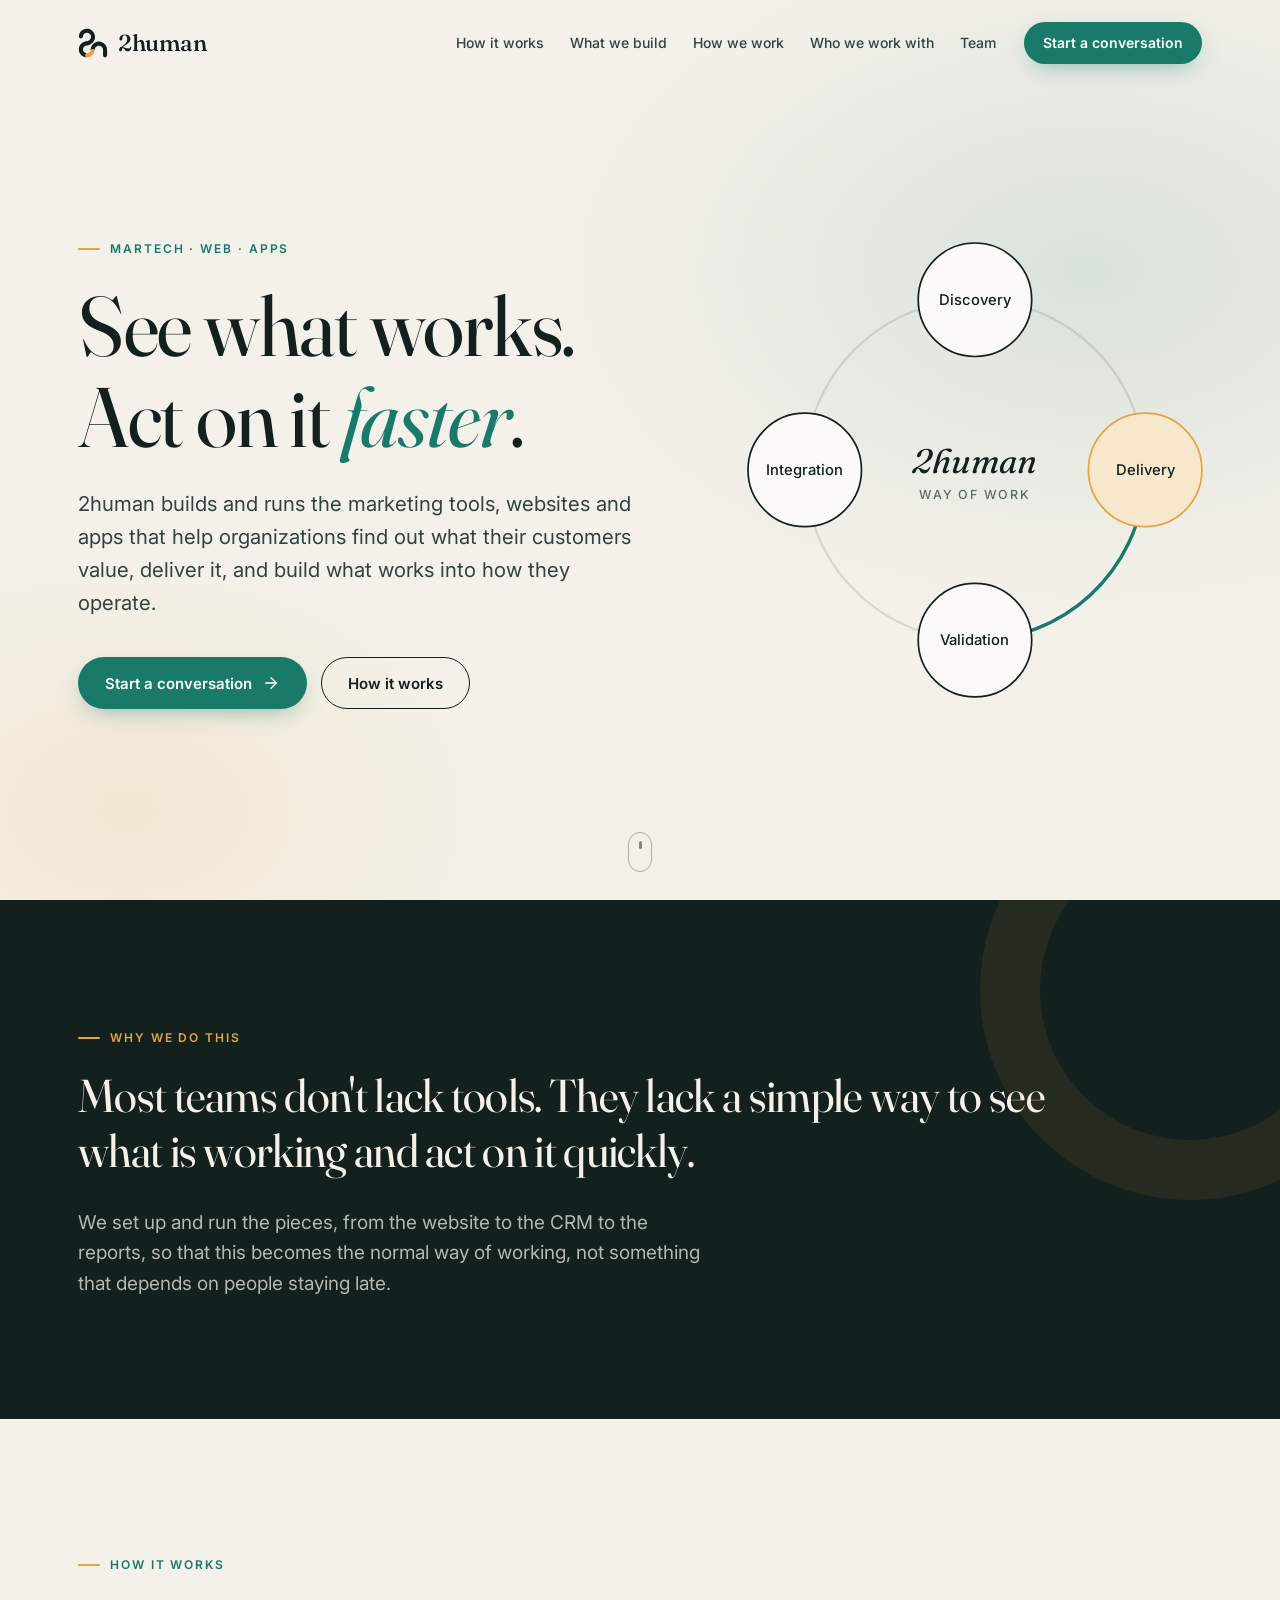
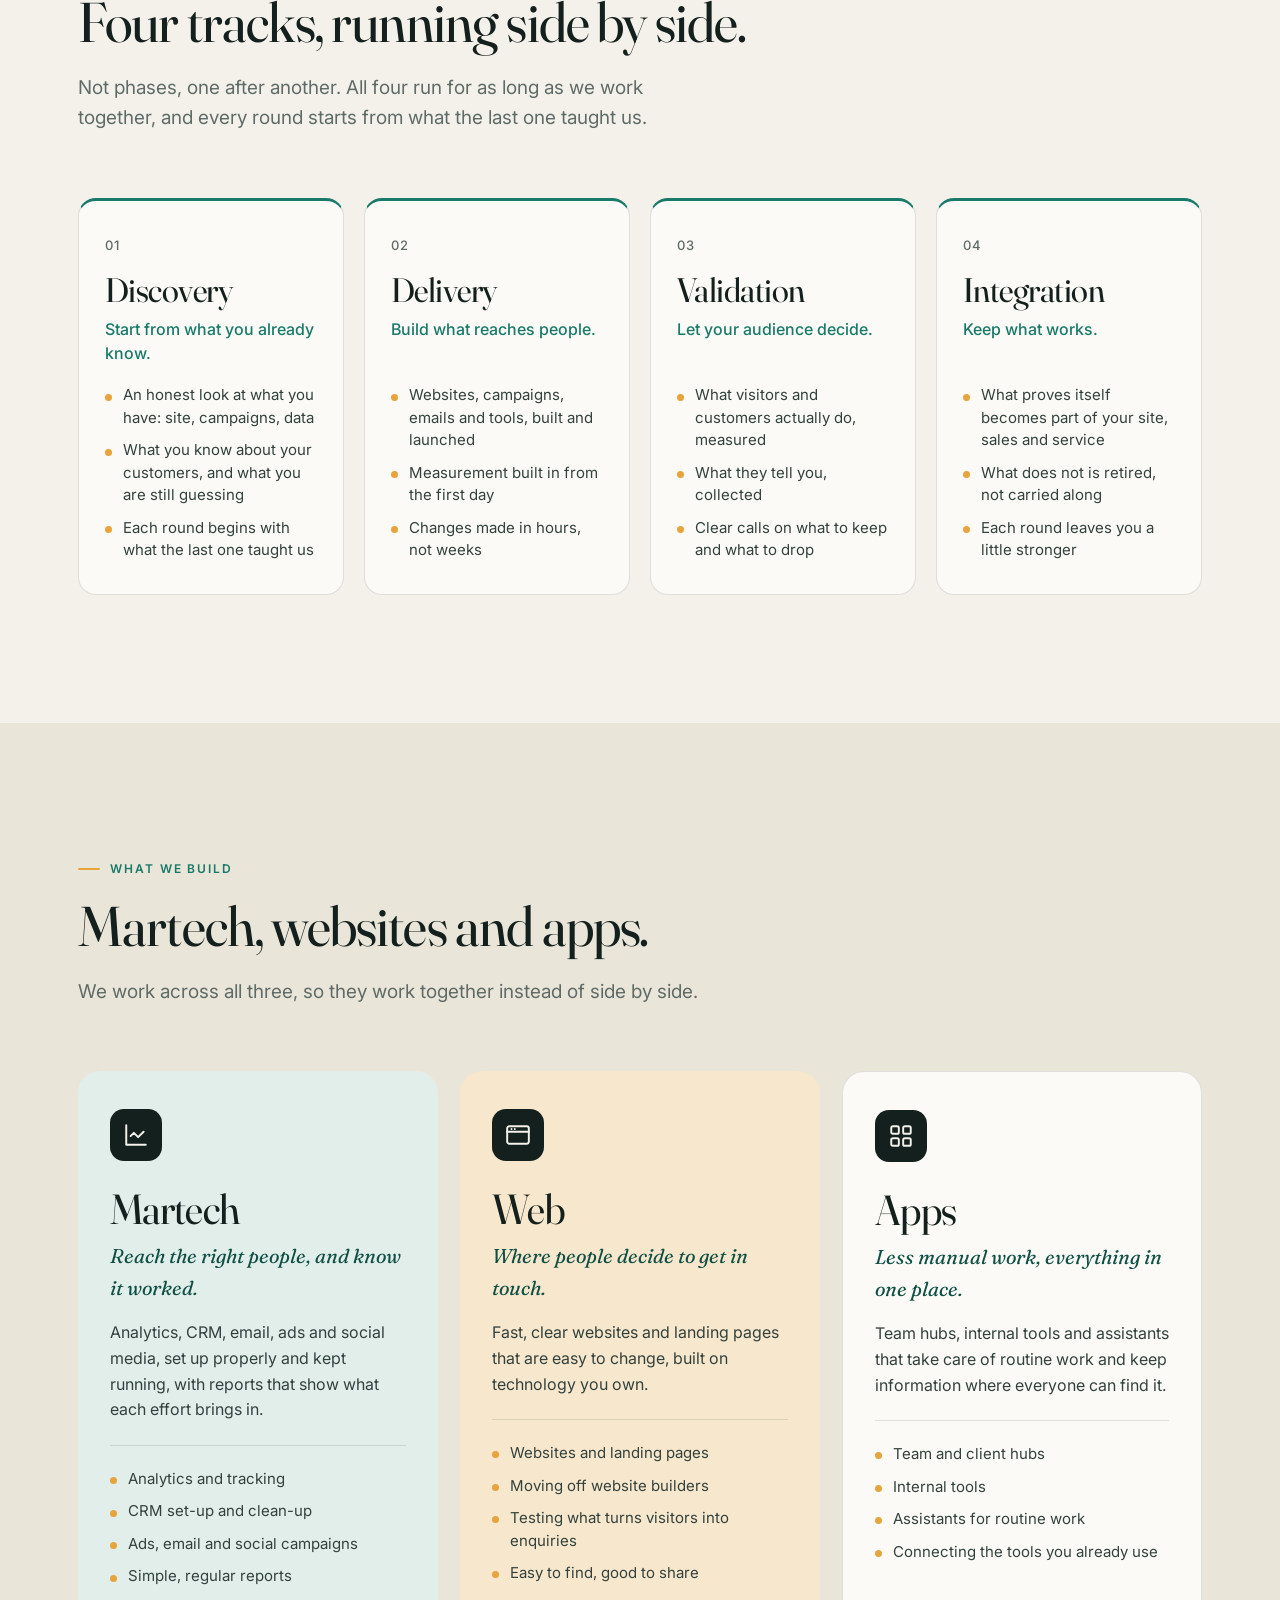
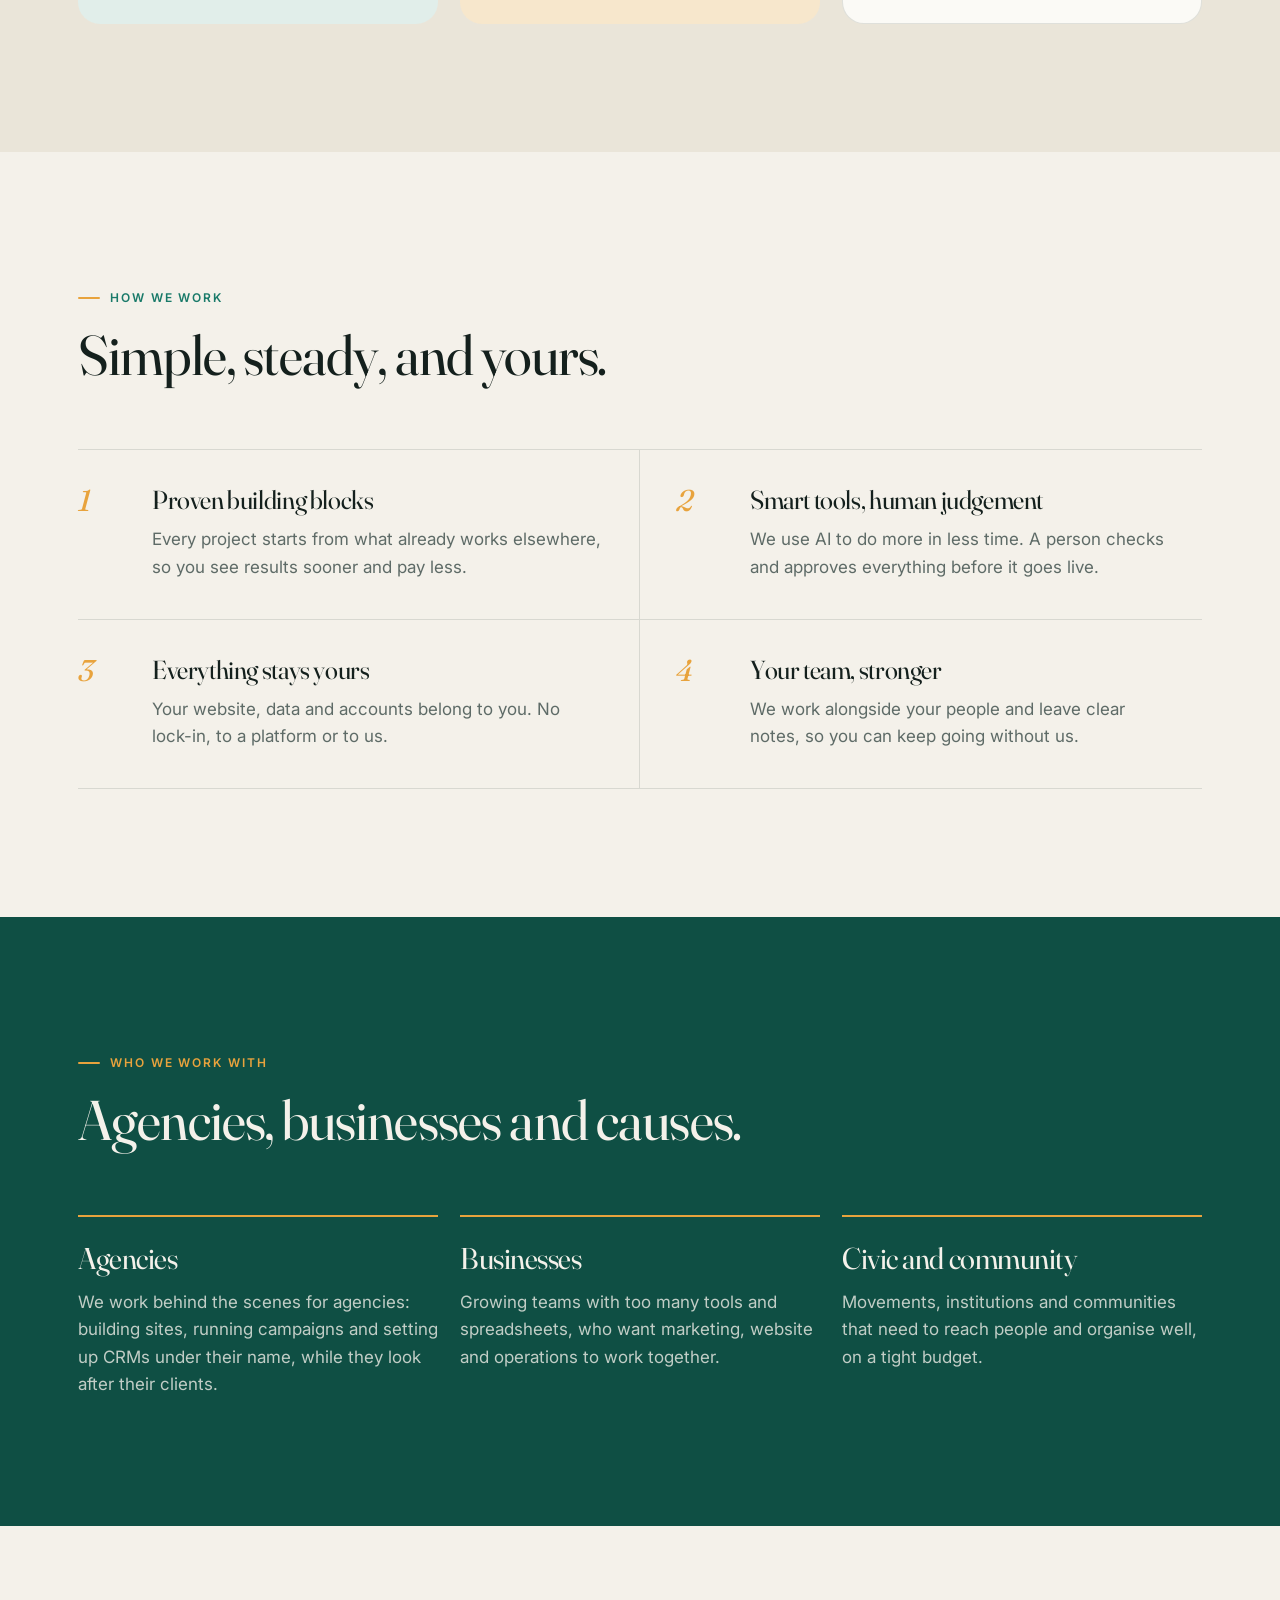
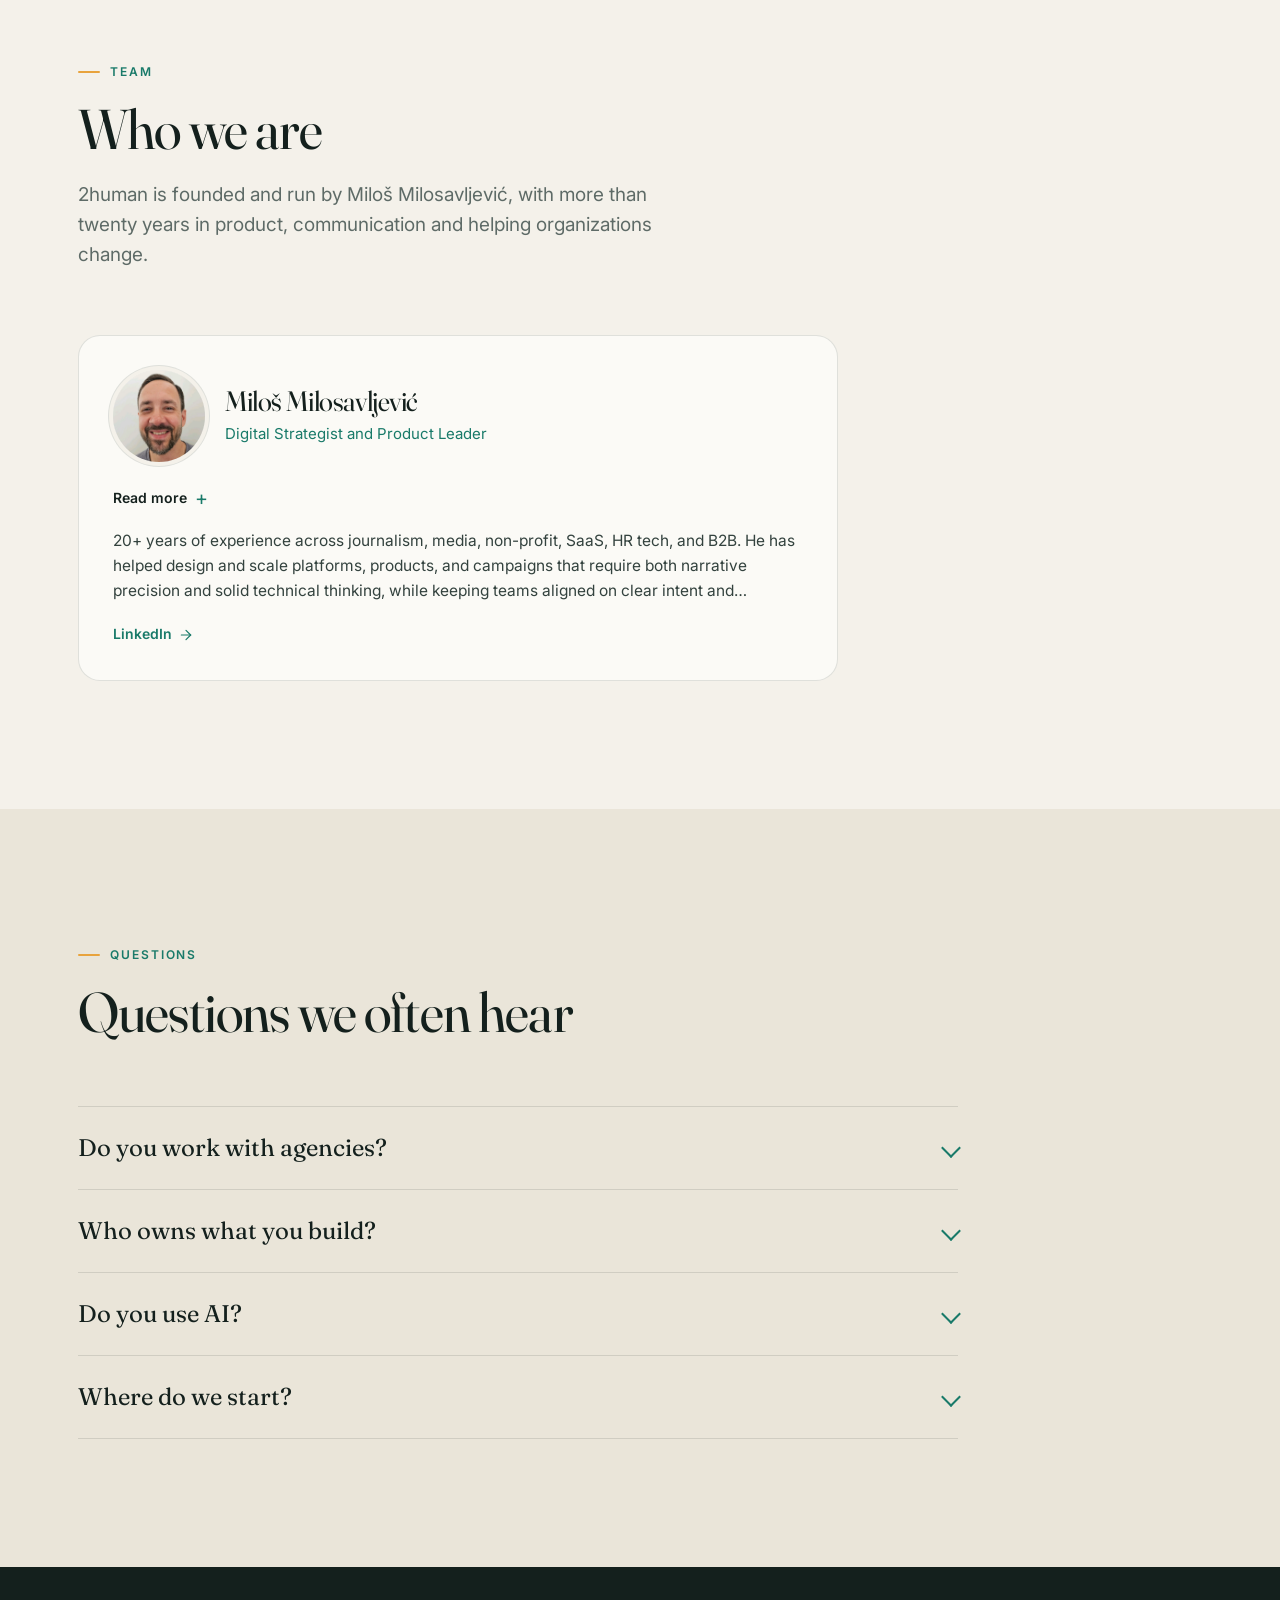
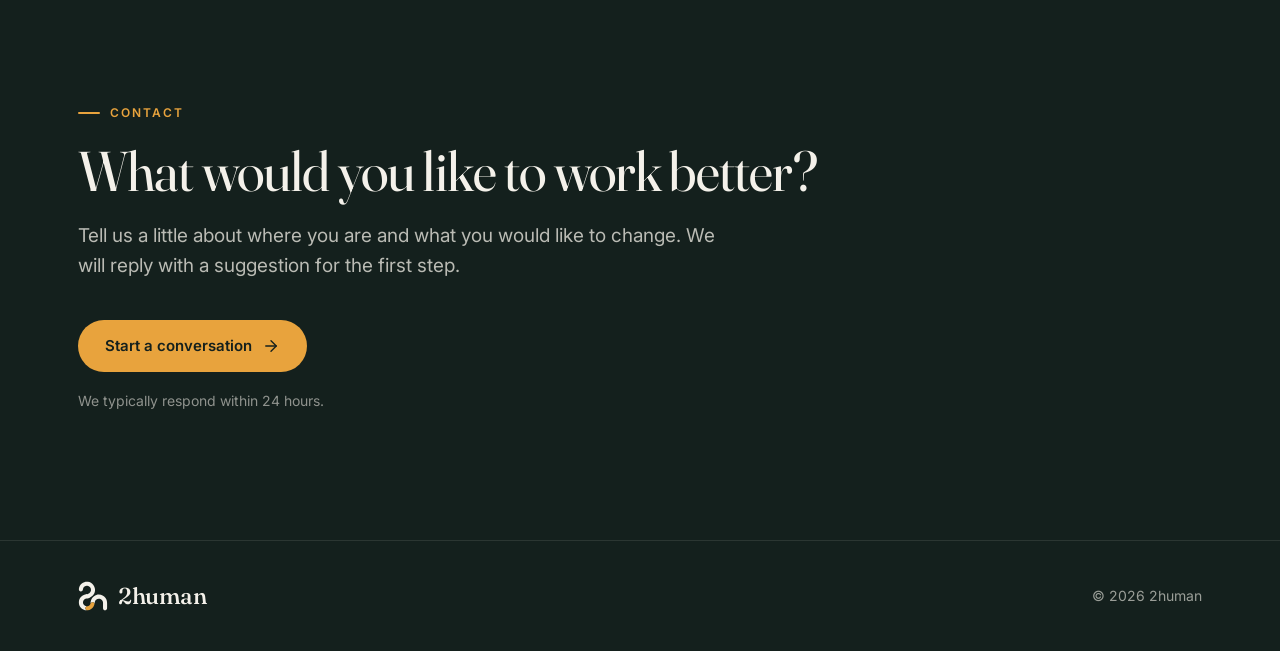
==== commit 917068e5: "Sync from 2human-admin-private/public/website/ @ 0e06a09" ====
--- a/index.html
+++ b/index.html
@@ -25,7 +25,7 @@
     <script>document.documentElement.classList.add("js")</script>
     <script src="./assets/i18n.js?v=cd26d040" defer></script>
     <script src="./assets/render.js?v=6a37b04a" defer></script>
-    <script src="./assets/contact.js?v=6df9f65d" defer></script>
+    <script src="./assets/contact.js?v=b8259fb3" defer></script>
     <script src="./assets/site.js?v=39045798" defer></script>
   </head>
   <body>
